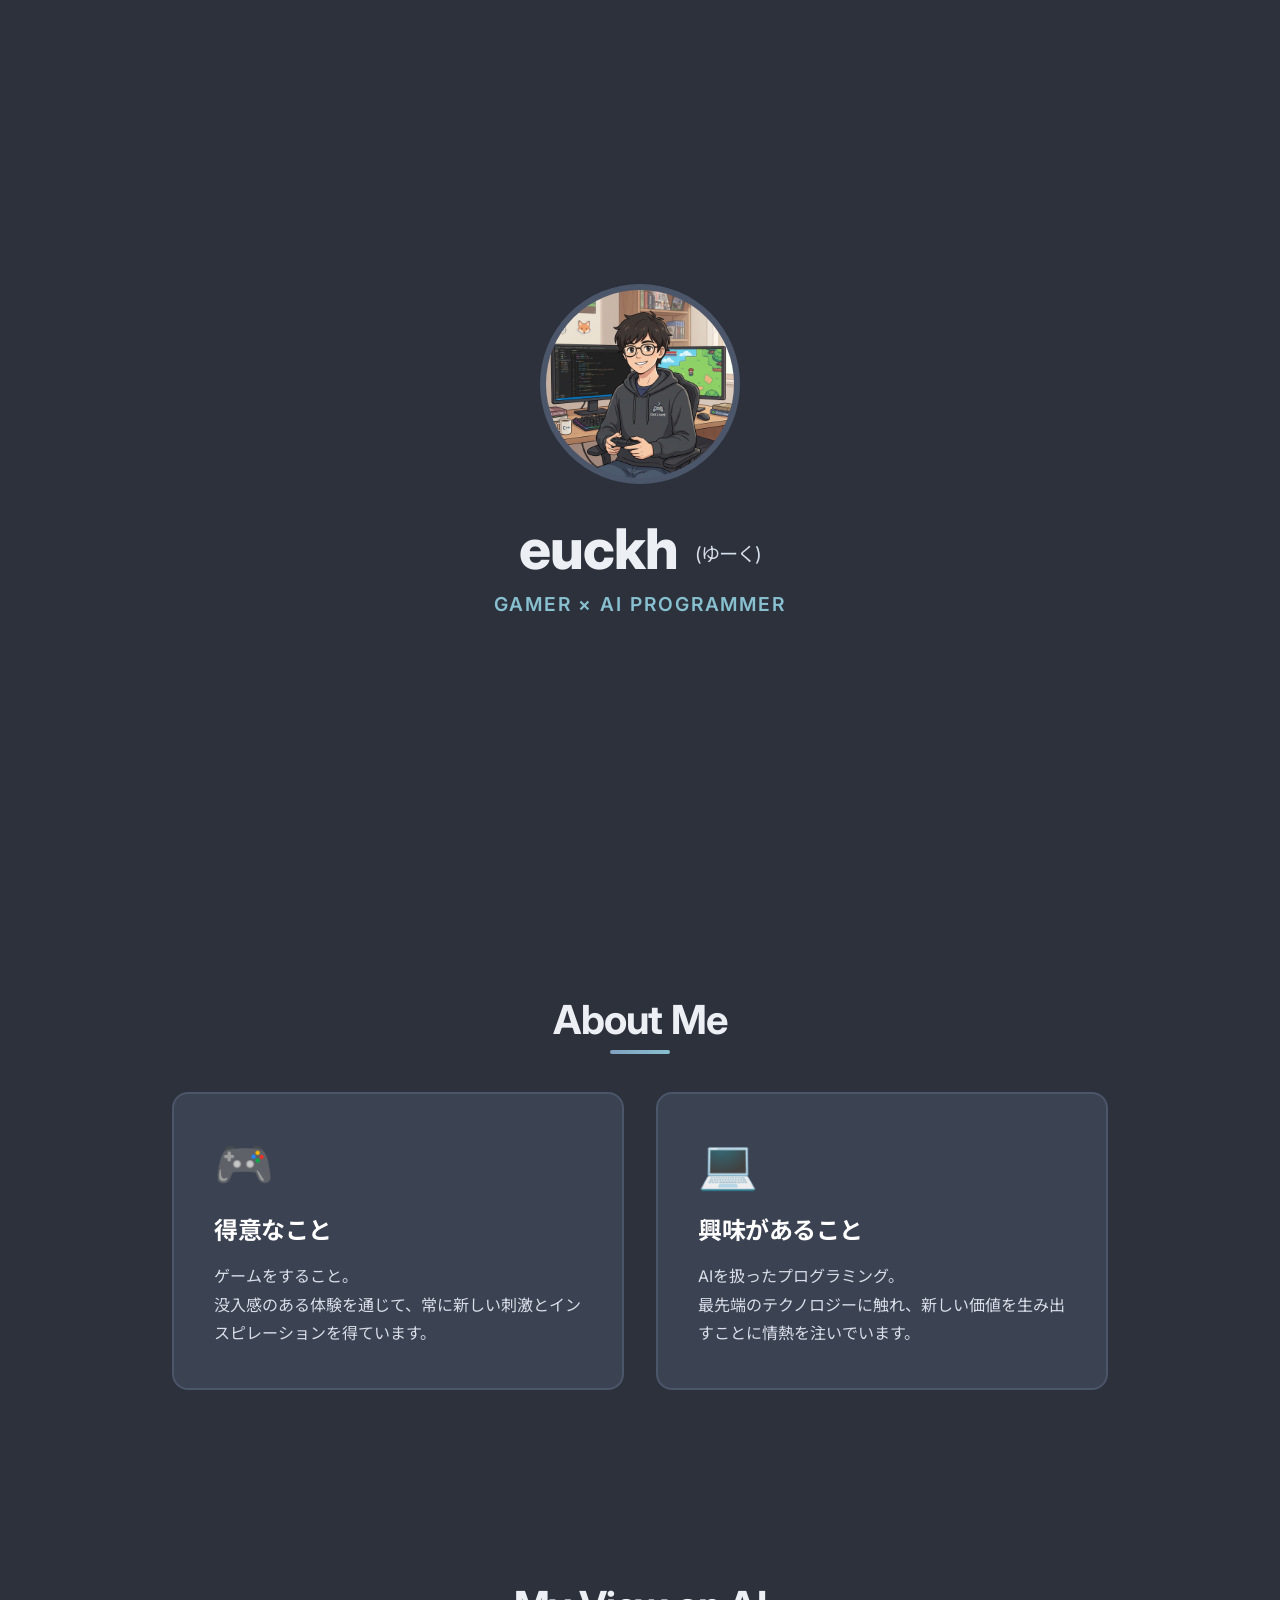
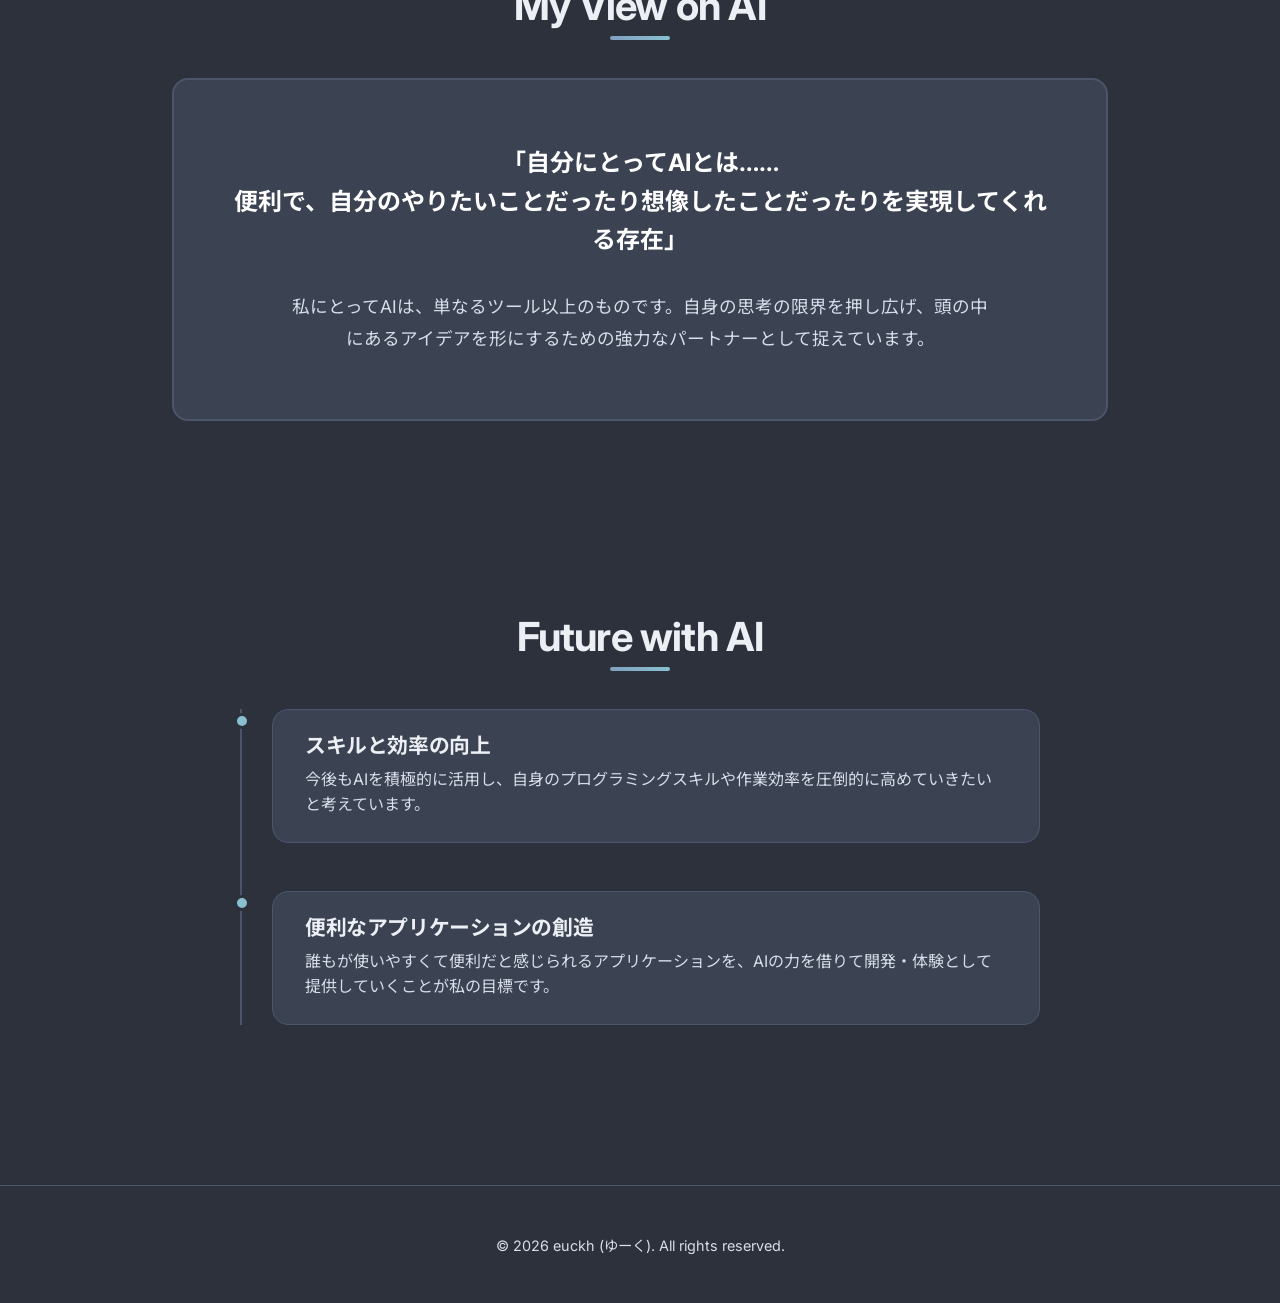
==== index.html @ cd89e650 "Initial commit: Add self-introduction webpage" ====
<!DOCTYPE html>
<html lang="ja">
<head>
    <meta charset="UTF-8">
    <meta name="viewport" content="width=device-width, initial-scale=1.0">
    <title>euckh (ゆーく) - Gamer & AI Programmer</title>
    <meta name="description" content="AIを活用したプログラミングとゲームを愛する開発者「euckh（ゆーく）」の自己紹介ページです。">
    <link rel="preconnect" href="https://fonts.googleapis.com">
    <link rel="preconnect" href="https://fonts.gstatic.com" crossorigin>
    <link href="https://fonts.googleapis.com/css2?family=Inter:wght@400;600;800&family=Noto+Sans+JP:wght@400;700;900&display=swap" rel="stylesheet">
    <link rel="stylesheet" href="style.css">
    <script src="script.js" defer></script>
</head>
<body>
    <div class="bg-effects">
        <div class="blob blob-1"></div>
        <div class="blob blob-2"></div>
    </div>
    
    <header class="hero">
        <div class="hero-content js-scroll fade-in-up">
            <div class="avatar-container">
                <img src="assets/avatar_2d.png" alt="euckh Avatar" class="avatar">
            </div>
            <h1 class="name">euckh <span class="ruby">(ゆーく)</span></h1>
            <p class="tagline">Gamer × AI Programmer</p>
        </div>
    </header>

    <main>
        <section class="section about">
            <h2 class="section-title js-scroll fade-in-up">About Me</h2>
            <div class="cards-container">
                <div class="card js-scroll fade-in-up delay-1">
                    <div class="card-icon">🎮</div>
                    <h3>得意なこと</h3>
                    <p>ゲームをすること。<br>没入感のある体験を通じて、常に新しい刺激とインスピレーションを得ています。</p>
                </div>
                <div class="card js-scroll fade-in-up delay-2">
                    <div class="card-icon">💻</div>
                    <h3>興味があること</h3>
                    <p>AIを扱ったプログラミング。<br>最先端のテクノロジーに触れ、新しい価値を生み出すことに情熱を注いでいます。</p>
                </div>
            </div>
        </section>

        <section class="section ai-vision">
            <h2 class="section-title js-scroll fade-in-up">My View on AI</h2>
            <div class="content-box js-scroll fade-in-up delay-1">
                <p class="quote">
                    「自分にとってAIとは……<br>便利で、自分のやりたいことだったり想像したことだったりを実現してくれる存在」
                </p>
                <p class="quote-desc">
                    私にとってAIは、単なるツール以上のものです。自身の思考の限界を押し広げ、頭の中にあるアイデアを形にするための強力なパートナーとして捉えています。
                </p>
            </div>
        </section>

        <section class="section future-goals">
            <h2 class="section-title js-scroll fade-in-up">Future with AI</h2>
            <div class="timeline">
                <div class="timeline-item js-scroll fade-in-left delay-1">
                    <div class="timeline-dot"></div>
                    <div class="timeline-content">
                        <h3>スキルと効率の向上</h3>
                        <p>今後もAIを積極的に活用し、自身のプログラミングスキルや作業効率を圧倒的に高めていきたいと考えています。</p>
                    </div>
                </div>
                <div class="timeline-item js-scroll fade-in-right delay-2">
                    <div class="timeline-dot"></div>
                    <div class="timeline-content">
                        <h3>便利なアプリケーションの創造</h3>
                        <p>誰もが使いやすくて便利だと感じられるアプリケーションを、AIの力を借りて開発・体験として提供していくことが私の目標です。</p>
                    </div>
                </div>
            </div>
        </section>
    </main>

    <footer>
        <p>&copy; 2026 euckh (ゆーく). All rights reserved.</p>
    </footer>
</body>
</html>
---- style.css ----
:root {
    --bg-primary: #2c313c;
    --bg-secondary: #3b4252;
    --text-primary: #eceff4;
    --text-secondary: #d8dee9;
    --accent-main: #88c0d0;
    --accent-secondary: #81a1c1;
    --card-bg: #3b4252;
    --card-border: #4c566a;
}

* {
    margin: 0;
    padding: 0;
    box-sizing: border-box;
}

body {
    font-family: 'Inter', 'Noto Sans JP', sans-serif;
    background-color: var(--bg-primary);
    color: var(--text-primary);
    line-height: Administrator;
    overflow-x: hidden;
}

.bg-effects {
    position: fixed;
    top: 0;
    left: 0;
    width: 100vw;
    height: 100vh;
    z-index: -1;
    overflow: hidden;
    pointer-events: none;
}

.blob {
    position: absolute;
    filter: blur(80px);
    opacity: 0.4;
    border-radius: 50%;
    animation: drift 20s infinite alternate;
}

.blob-1 {
    display: none;
}

.blob-2 {
    display: none;
}

@keyframes drift {
    0% { transform: translate(0, 0) scale(1); }
    100% { transform: translate(10%, 10%) scale(1.1); }
}

/* Typography */
h1, h2, h3 {
    line-height: 1.2;
    letter-spacing: -0.02em;
}

/* Hero Section */
.hero {
    min-height: 100vh;
    display: flex;
    align-items: center;
    justify-content: center;
    padding: 2rem;
    text-align: center;
}

.avatar-container {
    width: 200px;
    height: 200px;
    margin: 0 auto 2rem;
    border-radius: 50%;
    padding: 6px;
    background: var(--card-border);
    position: relative;
}

.avatar {
    width: 100%;
    height: 100%;
    object-fit: cover;
    border-radius: 50%;
    background-color: var(--bg-secondary);
}

.name {
    font-size: 3.5rem;
    font-weight: 800;
    margin-bottom: 0.5rem;
    color: var(--text-primary);
}

.ruby {
    font-size: 1.2rem;
    color: var(--text-secondary);
    font-weight: 400;
    display: inline-block;
    vertical-align: middle;
    margin-left: 0.5rem;
    background: none;
    -webkit-background-clip: initial;
}

.tagline {
    font-size: 1.2rem;
    color: var(--accent-main);
    letter-spacing: 0.1em;
    font-weight: 600;
    text-transform: uppercase;
}

/* Sections */
main {
    max-width: 1000px;
    margin: 0 auto;
    padding: 0 2rem;
}

.section {
    padding: 6rem 0;
}

.section-title {
    font-size: 2.5rem;
    margin-bottom: 3rem;
    text-align: center;
    position: relative;
}

.section-title::after {
    content: '';
    position: absolute;
    bottom: -10px;
    left: 50%;
    transform: translateX(-50%);
    width: 60px;
    height: 4px;
    background: linear-gradient(90deg, var(--accent-secondary), var(--accent-main));
    border-radius: 2px;
}

/* Cards (About) */
.cards-container {
    display: grid;
    grid-template-columns: repeat(auto-fit, minmax(300px, 1fr));
    gap: 2rem;
}

.card {
    background: var(--card-bg);
    border: 2px solid var(--card-border);
    border-radius: 16px;
    padding: 2.5rem;
    transition: transform 0.3s ease, box-shadow 0.3s ease;
}

.card:hover {
    transform: translateY(-5px);
    box-shadow: 0 8px 20px rgba(0, 0, 0, 0.15);
    border-color: var(--accent-main);
}

.card-icon {
    font-size: 3rem;
    margin-bottom: 1.5rem;
}

.card h3 {
    font-size: 1.5rem;
    margin-bottom: 1rem;
    color: #fff;
}

.card p {
    color: var(--text-secondary);
    line-height: 1.8;
}

/* AI Vision */
.content-box {
    background: var(--bg-secondary);
    border: 2px solid var(--card-border);
    border-radius: 16px;
    padding: 4rem 3rem;
    text-align: center;
    position: relative;
    overflow: hidden;
}

.quote {
    font-size: 1.5rem;
    font-weight: 700;
    margin-bottom: 2rem;
    color: #fff;
    line-height: 1.6;
}

.quote-desc {
    color: var(--text-secondary);
    max-width: 700px;
    margin: 0 auto;
    font-size: 1.1rem;
    line-height: 1.8;
}

/* Future Goals Timeline */
.timeline {
    position: relative;
    max-width: 800px;
    margin: 0 auto;
    padding-left: 2rem;
}

.timeline::before {
    content: '';
    position: absolute;
    top: 0;
    left: 0;
    width: 2px;
    height: 100%;
    background: var(--card-border);
}

.timeline-item {
    position: relative;
    margin-bottom: 3rem;
}

.timeline-item:last-child {
    margin-bottom: 0;
}

.timeline-dot {
    position: absolute;
    left: -2.35rem;
    top: 0.25rem;
    width: 16px;
    height: 16px;
    background: var(--accent-main);
    border: 3px solid var(--bg-primary);
    border-radius: 50%;
}

.timeline-content {
    background: var(--card-bg);
    border: 1px solid var(--card-border);
    border-radius: 16px;
    padding: 1.5rem 2rem;
    transition: transform 0.3s ease;
}

.timeline-content:hover {
    transform: translateX(5px);
    background: rgba(255, 255, 255, 0.05);
}

.timeline-content h3 {
    font-size: 1.3rem;
    margin-bottom: 0.5rem;
}

.timeline-content p {
    color: var(--text-secondary);
    line-height: 1.6;
}

/* Footer */
footer {
    text-align: center;
    padding: 3rem;
    color: var(--text-secondary);
    font-size: 0.9rem;
    border-top: 1px solid var(--card-border);
    margin-top: 4rem;
}

/* Scroll Animations */
.js-scroll {
    opacity: 0;
    transition: opacity 0.8s ease-out, transform 0.8s ease-out;
}

.js-scroll.scrolled {
    opacity: 1;
    transform: translate(0, 0);
}

.fade-in-up { transform: translateY(40px); }
.fade-in-left { transform: translateX(-40px); }
.fade-in-right { transform: translateX(40px); }

.delay-1 { transition-delay: 0.1s; }
.delay-2 { transition-delay: 0.2s; }
.delay-3 { transition-delay: 0.3s; }

/* Responsive */
@media (max-width: 768px) {
    .name { font-size: 2.5rem; }
    .ruby { font-size: 1rem; display: block; margin-top: 0.5rem; margin-left: 0; }
    .section { padding: 4rem 0; }
    .quote { font-size: 1.2rem; }
    .content-box { padding: 2.5rem 1.5rem; }
    .timeline { padding-left: 1.5rem; }
    .timeline-dot { left: -1.85rem; }
}
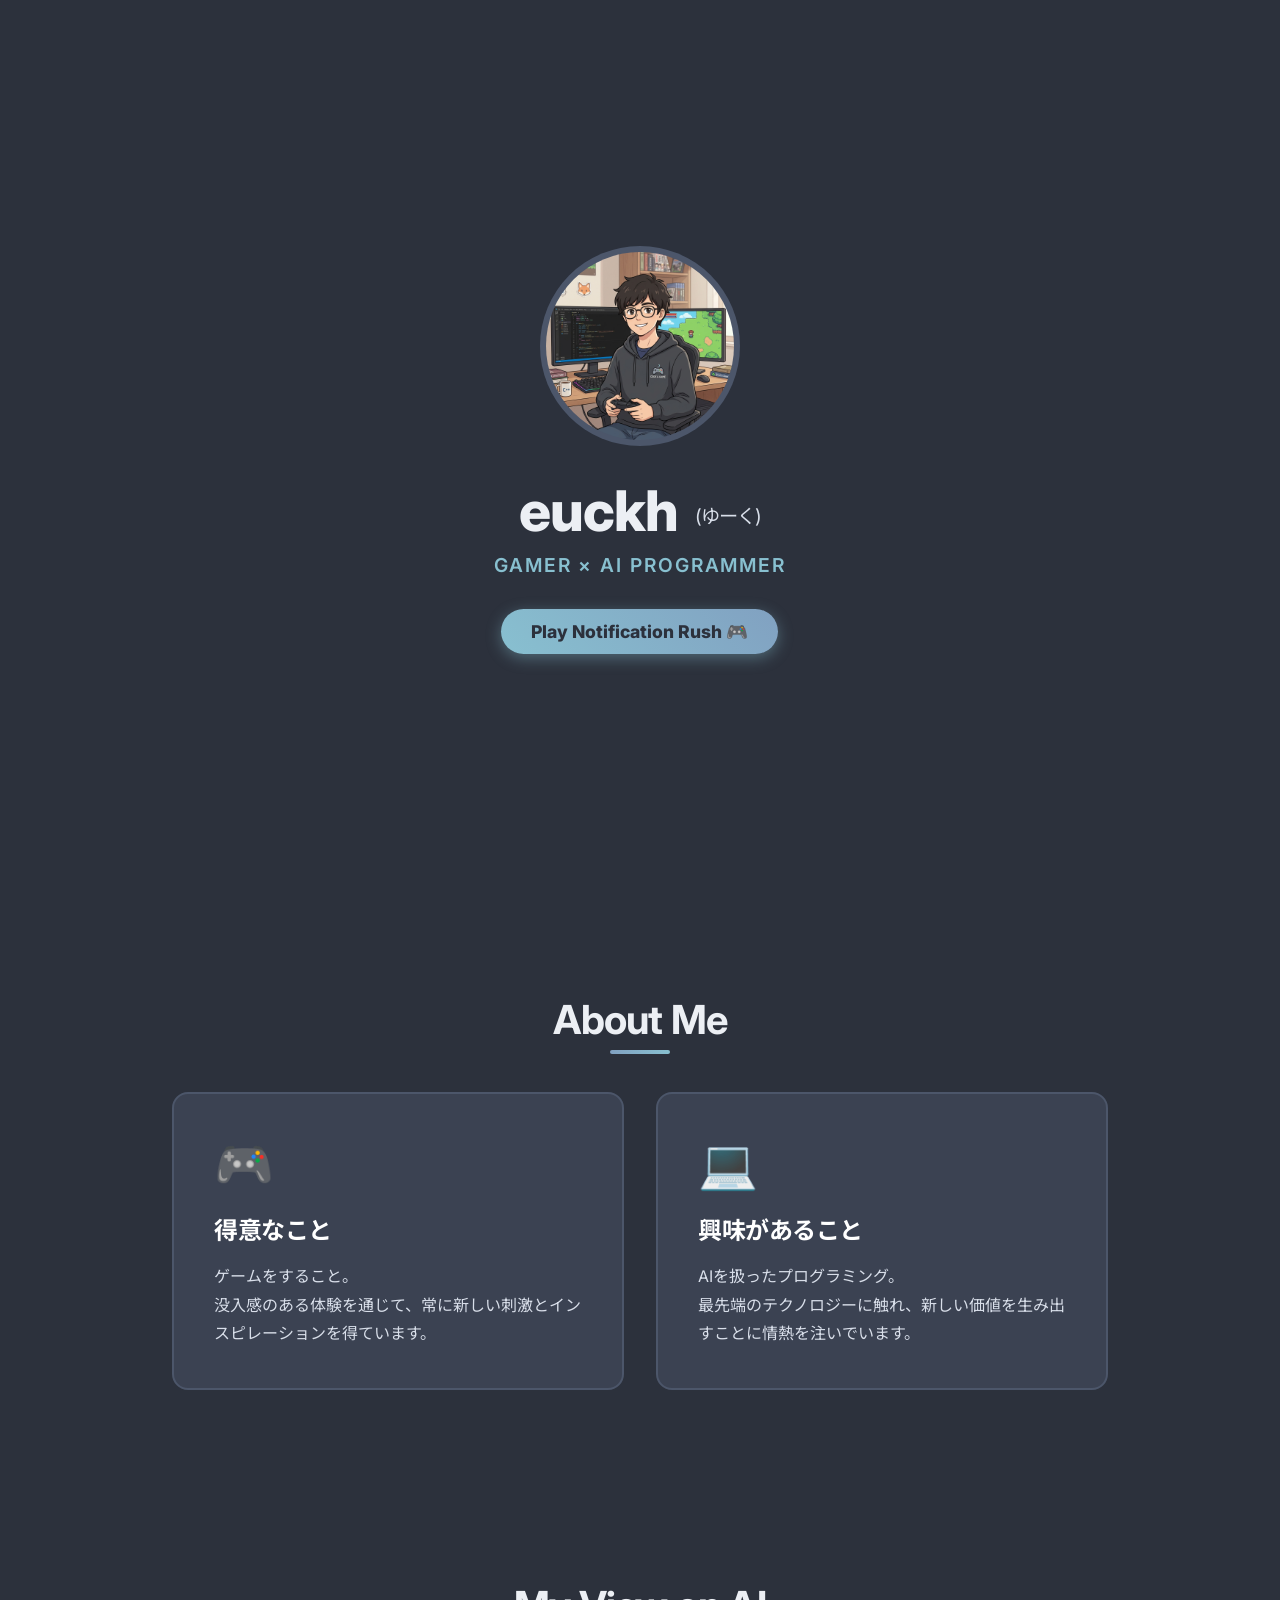
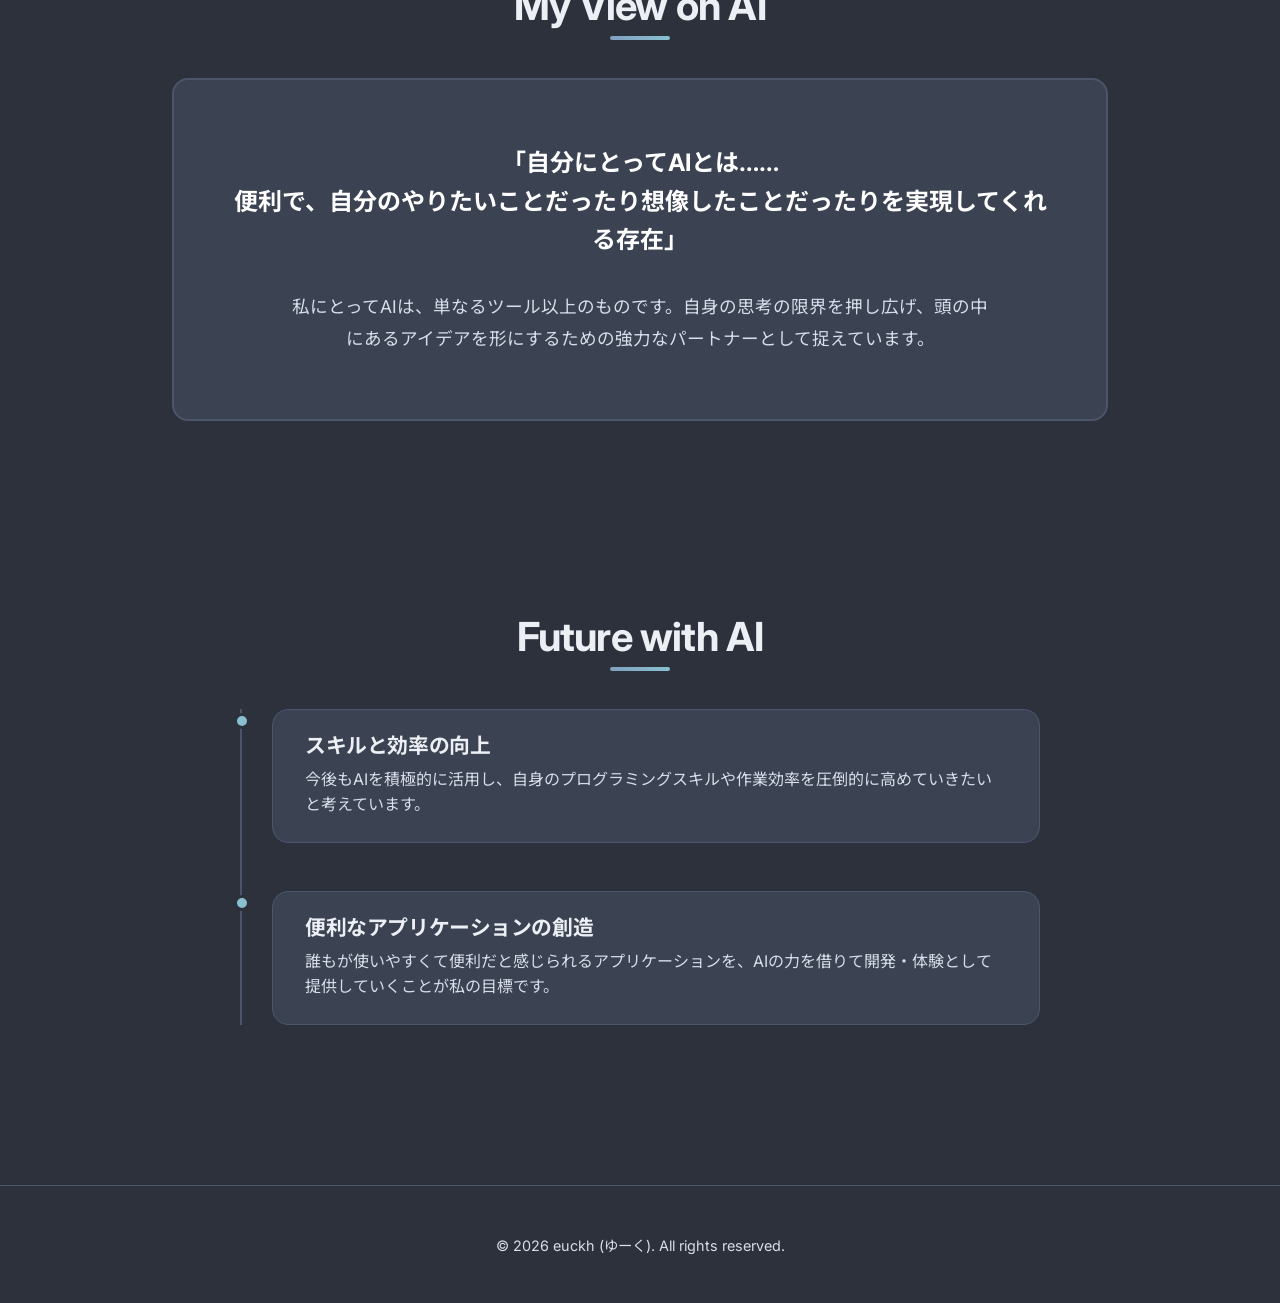
==== commit 83ec568f: "Add Notification Rush mini-game and fix character rendering issues" ====
--- a/index.html
+++ b/index.html
@@ -24,6 +24,9 @@
             </div>
             <h1 class="name">euckh <span class="ruby">(ゆーく)</span></h1>
             <p class="tagline">Gamer × AI Programmer</p>
+            <div style="margin-top: 2rem;">
+                <a href="game.html" class="play-game-btn" style="display: inline-block; padding: 12px 30px; background: linear-gradient(45deg, #88c0d0, #81a1c1); color: #2c313c; text-decoration: none; border-radius: 30px; font-weight: 800; font-size: 1.1rem; transition: transform 0.3s ease, box-shadow 0.3s ease; box-shadow: 0 4px 15px rgba(136, 192, 208, 0.4);">Play Notification Rush 🎮</a>
+            </div>
         </div>
     </header>
 
